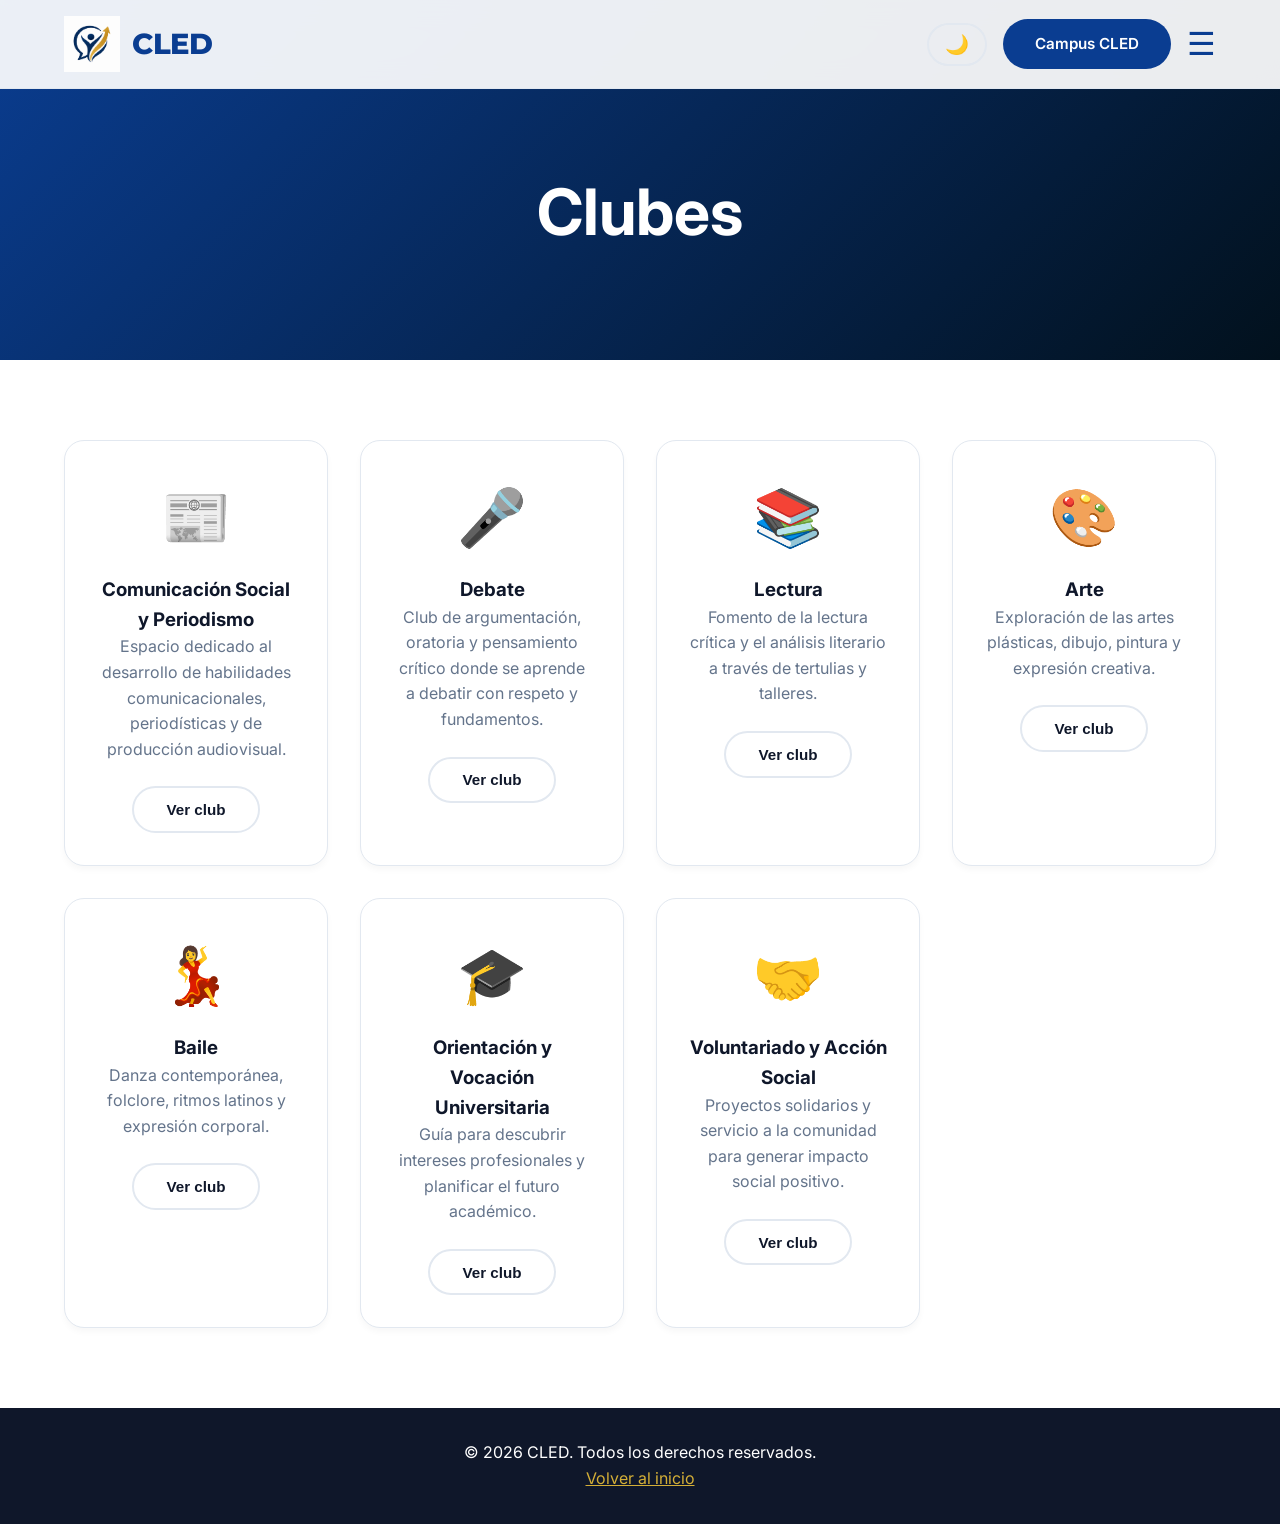
==== clubes.html @ 6fd27e49 "Create clubes.html" ====
<!DOCTYPE html>
<html lang="es" class="light">
<head>
    <meta charset="UTF-8">
    <meta name="viewport" content="width=device-width, initial-scale=1.0">
    <meta name="description" content="CLED – Clubes">
    <meta name="theme-color" content="#0A3D91">
    <link rel="icon" type="image/png" href="LOGO_CLED_SF.png">
    <title>CLED – Clubes</title>
    <link rel="preconnect" href="https://fonts.googleapis.com">
    <link rel="preconnect" href="https://fonts.gstatic.com" crossorigin>
    <link href="https://fonts.googleapis.com/css2?family=Inter:wght@300;400;500;600;700&family=Montserrat:wght@400;500;600;700;800&display=swap" rel="stylesheet">
    <style>
        /* ============ VARIABLES Y TEMAS ============ */
        :root {
            --bg: #FFFFFF;
            --bg-alt: #F8FAFC;
            --text: #0F172A;
            --text-secondary: #64748B;
            --border: #E2E8F0;
            --card-bg: #FFFFFF;
            --header-bg: rgba(255,255,255,0.92);
            --shadow: 0 4px 6px rgba(0,0,0,0.03);
            --shadow-hover: 0 12px 28px rgba(0,0,0,0.08);
            --primary: #0A3D91;
            --primary-hover: #062757;
            --gold: #D4AF37;
            --gold-hover: #b8960f;
            --transition-speed: 0.25s;
        }

        .dark {
            --bg: #0F172A;
            --bg-alt: #1E293B;
            --text: #F1F5F9;
            --text-secondary: #94A3B8;
            --border: #334155;
            --card-bg: #1E293B;
            --header-bg: rgba(15,23,42,0.92);
            --shadow: 0 4px 6px rgba(0,0,0,0.15);
            --shadow-hover: 0 12px 28px rgba(0,0,0,0.25);
        }

        * { margin:0; padding:0; box-sizing:border-box; }

        body {
            font-family: 'Inter', sans-serif;
            background: var(--bg);
            color: var(--text);
            line-height: 1.6;
            transition: background var(--transition-speed), color var(--transition-speed);
        }

        .container { max-width: 1200px; margin: 0 auto; padding: 0 1.5rem; }

        /* ============ HEADER ============ */
        .main-header {
            position: fixed; top:0; left:0; right:0; z-index:100; padding:1rem 0;
            background: var(--header-bg); backdrop-filter:blur(14px);
            border-bottom: 1px solid var(--border);
            transition: all var(--transition-speed);
        }
        .header-inner {
            display:flex; align-items:center; justify-content:space-between;
            max-width:1200px; margin:0 auto; padding:0 1.5rem;
        }
        .logo { display:flex; align-items:center; gap:0.75rem; }
        .logo img { height:56px; transition: transform 0.3s; }
        .logo img:hover { transform: scale(1.05); }
        .logo span {
            font-weight:800; font-size:1.8rem; color:var(--primary);
            font-family:'Montserrat',sans-serif; letter-spacing: -0.5px;
        }
        .menu-btn {
            background:none; border:none; font-size:2rem; cursor:pointer;
            color:var(--primary); transition: transform 0.2s;
        }
        .menu-btn:hover { transform: rotate(90deg); }

        /* ============ BOTONES ============ */
        .btn {
            display:inline-flex; align-items:center; gap:0.5rem;
            padding:0.8rem 2rem; border-radius:9999px; font-weight:600;
            cursor:pointer; border:none; text-decoration:none;
            transition: all 0.3s cubic-bezier(0.4, 0, 0.2, 1);
            font-size:0.95rem;
        }
        .btn-primary { background:var(--primary); color:white; }
        .btn-primary:hover { background:var(--primary-hover); transform:translateY(-2px); box-shadow:0 8px 20px rgba(10,61,145,0.3); }
        .btn-outline { background:transparent; border:2px solid var(--border); color:var(--text); }
        .btn-outline:hover { background:var(--border); transform:translateY(-2px); }
        .btn-gold { background:var(--gold); color:#1e293b; }
        .btn-gold:hover { background:var(--gold-hover); transform:translateY(-2px); box-shadow:0 8px 20px rgba(212,175,55,0.4); }

        .theme-toggle {
            background:none; border:2px solid var(--border); color:var(--text);
            padding:0.5rem 1rem; border-radius:9999px; cursor:pointer;
            font-size:1.2rem; transition: all 0.3s;
        }
        .theme-toggle:hover { background:var(--border); }

        /* ============ MENÚ LATERAL DERECHO ============ */
        .menu-backdrop {
            position: fixed; inset: 0; background: rgba(0,0,0,0.35);
            z-index: 199; opacity: 0; pointer-events: none;
            transition: opacity 0.3s ease;
        }
        .menu-backdrop.open { opacity: 1; pointer-events: auto; }

        .menu-overlay {
            position: fixed; top: 0; right: 0; bottom: 0; z-index: 200;
            width: 320px; max-width: 80vw;
            background: rgba(10,61,145,0.97);
            display: flex; flex-direction: column; align-items: center; justify-content: center;
            transform: translateX(100%);
            transition: transform 0.35s cubic-bezier(0.4, 0, 0.2, 1);
            padding: 2rem 1.5rem;
        }
        .menu-overlay.open { transform: translateX(0); }

        .menu-container { width: 100%; text-align: center; }

        .menu-overlay nav { display: flex; flex-direction: column; gap: 1.2rem; }

        .menu-overlay a {
            color: white; font-size: 1.3rem;
            font-weight: 700; font-family: 'Montserrat', sans-serif;
            transition: color 0.2s, transform 0.2s;
            padding: 0.5rem 0;
            text-decoration: none;
        }
        .menu-overlay a:hover { color: var(--gold); transform: scale(1.05); }

        .menu-close {
            position: absolute; top: 1rem; right: 1.5rem;
            background: none; border: none; font-size: 2rem; color: white;
            cursor: pointer; transition: transform 0.3s;
        }
        .menu-close:hover { transform: rotate(90deg); }

        /* ============ HERO ============ */
        .hero {
            min-height: 40vh; display:flex; align-items:center;
            background:linear-gradient(135deg, #0A3D91 0%, #02111D 100%);
            color:white; position:relative; overflow:hidden;
        }
        .hero h1 { font-size: clamp(2.5rem, 6vw, 4rem); }

        /* ============ SECCIONES ============ */
        .section { padding:5rem 0; }
        .section-title {
            font-size:2.2rem; font-weight:800; margin-bottom:1.5rem;
            color:var(--primary); transition: color 0.3s;
        }
        .card {
            background:var(--card-bg); border-radius:20px; padding:2rem;
            box-shadow:var(--shadow); border:1px solid var(--border);
            transition: all 0.35s cubic-bezier(0.4, 0, 0.2, 1);
            text-align:center;
        }
        .card:hover { transform:translateY(-8px); box-shadow:var(--shadow-hover); }

        .grid-3 { display:grid; grid-template-columns: repeat(auto-fit, minmax(260px,1fr)); gap:2rem; }

        .club-emoji { font-size:3.5rem; margin-bottom:0.75rem; transition: transform 0.3s; }
        .card:hover .club-emoji { transform: scale(1.1); }

        /* ============ MODAL ============ */
        .modal-overlay {
            position:fixed; inset:0; background:rgba(0,0,0,0.5); backdrop-filter:blur(6px);
            display:flex; align-items:center; justify-content:center; z-index:1000;
            opacity:0; pointer-events:none; transition:opacity 0.35s;
        }
        .modal-overlay.open { opacity:1; pointer-events:auto; }
        .modal-content {
            background:var(--card-bg); border-radius:24px; max-width:600px;
            width:92%; max-height:85vh; overflow-y:auto; padding:2.5rem;
            position:relative; box-shadow:0 20px 40px rgba(0,0,0,0.15);
            transform: scale(0.95); transition: transform 0.3s;
        }
        .modal-overlay.open .modal-content { transform: scale(1); }
        .modal-close {
            position:absolute; top:1.2rem; right:1.5rem; background:none;
            border:none; font-size:2rem; cursor:pointer; color:var(--text);
            transition: transform 0.2s;
        }
        .modal-close:hover { transform: rotate(90deg); }

        .facilitador-foto {
            width:80px; height:80px; border-radius:50%; object-fit:cover;
            border: 3px solid var(--primary); margin:0.5rem 0;
        }

        @media (max-width:768px) {
            .menu-overlay { width: 280px; }
            .menu-overlay a { font-size: 1.2rem; }
            .logo img { height:44px; }
            .logo span { font-size:1.4rem; }
        }
    </style>
</head>
<body>
    <header class="main-header">
        <div class="header-inner">
            <div class="logo">
                <img src="LOGO_CLED.png" alt="CLED Logo">
                <span>CLED</span>
            </div>
            <div style="display:flex; align-items:center; gap:1rem;">
                <button class="theme-toggle" id="themeToggle" aria-label="Cambiar tema">🌓</button>
                <a href="login.html" class="btn btn-primary">Campus CLED</a>
                <button class="menu-btn" id="menuBtn" aria-label="Abrir menú">☰</button>
            </div>
        </div>
    </header>

    <div class="menu-backdrop" id="menuBackdrop"></div>
    <div class="menu-overlay" id="menuOverlay">
        <button class="menu-close" id="menuClose">&times;</button>
        <div class="menu-container">
            <nav>
                <a href="index.html">Inicio</a>
                <a href="nosotros.html">Nosotros</a>
                <a href="clubes.html">Clubes</a>
                <a href="eventos.html">Eventos</a>
                <a href="noticias.html">Noticias</a>
                <a href="galeria.html">Galería</a>
                <a href="impacto.html">Impacto</a>
                <a href="documentos.html">Documentos</a>
                <a href="validar.html">Validar Certificado</a>
                <a href="contacto.html">Contacto</a>
                <a href="faq.html">FAQ</a>
            </nav>
        </div>
    </div>

    <section class="hero">
        <div class="container" style="padding-top:4rem;">
            <h1>Clubes</h1>
        </div>
    </section>

    <section class="section">
        <div class="container">
            <div class="grid-3" id="clubesContainer"></div>
        </div>
    </section>

    <footer style="background:#0F172A; color:white; padding:2rem 0; text-align:center;">
        <div class="container">
            <p>© 2026 CLED. Todos los derechos reservados.</p>
            <p><a href="index.html" style="color:var(--gold);">Volver al inicio</a></p>
        </div>
    </footer>

    <!-- Modal para detalles del club -->
    <div class="modal-overlay" id="clubModal">
        <div class="modal-content" id="clubModalContent"></div>
    </div>

    <script>
        // ==================== TEMA OSCURO ====================
        const themeToggle = document.getElementById('themeToggle');
        const html = document.documentElement;
        const savedTheme = localStorage.getItem('theme') || 'light';
        html.className = savedTheme;
        themeToggle.textContent = savedTheme === 'dark' ? '☀️' : '🌙';

        themeToggle.addEventListener('click', () => {
            const newTheme = html.className === 'dark' ? 'light' : 'dark';
            html.className = newTheme;
            themeToggle.textContent = newTheme === 'dark' ? '☀️' : '🌙';
            localStorage.setItem('theme', newTheme);
        });

        // ==================== MENÚ LATERAL ====================
        const menuBtn = document.getElementById('menuBtn');
        const menuOverlay = document.getElementById('menuOverlay');
        const menuClose = document.getElementById('menuClose');
        const menuBackdrop = document.getElementById('menuBackdrop');
        function openMenu() { menuOverlay.classList.add('open'); menuBackdrop.classList.add('open'); }
        function closeMenu() { menuOverlay.classList.remove('open'); menuBackdrop.classList.remove('open'); }
        menuBtn.addEventListener('click', openMenu);
        menuClose.addEventListener('click', closeMenu);
        menuBackdrop.addEventListener('click', closeMenu);
        document.querySelectorAll('.menu-overlay a').forEach(link => link.addEventListener('click', closeMenu));

        // ==================== DATOS DE CLUBES ====================
        // Para agregar un club, copia un bloque {} y edita los valores
        const clubsData = [
            {
                id: '1',
                nombre: 'Comunicación Social y Periodismo',
                descripcion: 'Espacio dedicado al desarrollo de habilidades comunicacionales, periodísticas y de producción audiovisual.',
                emoji: '📰',
                facilitador: {
                    nombre: 'Prof. Robelin Mejías',
                    foto: 'ROBELINMEJIAS.jpeg'
                }
            },
            {
                id: '2',
                nombre: 'Debate',
                descripcion: 'Club de argumentación, oratoria y pensamiento crítico donde se aprende a debatir con respeto y fundamentos.',
                emoji: '🎤',
                facilitador: {
                    nombre: 'Profa. Ana Patricia Sánchez',
                    foto: 'https://placehold.co/100?text=AS'
                }
            },
            {
                id: '3',
                nombre: 'Lectura',
                descripcion: 'Fomento de la lectura crítica y el análisis literario a través de tertulias y talleres.',
                emoji: '📚',
                facilitador: {
                    nombre: 'Prof. Luis Manuel Vargas',
                    foto: 'https://placehold.co/100?text=LV'
                }
            },
            {
                id: '4',
                nombre: 'Arte',
                descripcion: 'Exploración de las artes plásticas, dibujo, pintura y expresión creativa.',
                emoji: '🎨',
                facilitador: {
                    nombre: 'Lic. Carmen Rosa Jiménez',
                    foto: 'https://placehold.co/100?text=CJ'
                }
            },
            {
                id: '5',
                nombre: 'Baile',
                descripcion: 'Danza contemporánea, folclore, ritmos latinos y expresión corporal.',
                emoji: '💃',
                facilitador: {
                    nombre: 'Prof. Pedro Antonio Santos',
                    foto: 'https://placehold.co/100?text=PS'
                }
            },
            {
                id: '6',
                nombre: 'Orientación y Vocación Universitaria',
                descripcion: 'Guía para descubrir intereses profesionales y planificar el futuro académico.',
                emoji: '🎓',
                facilitador: {
                    nombre: 'Dra. Laura Mercedes Fernández',
                    foto: 'https://placehold.co/100?text=LF'
                }
            },
            {
                id: '7',
                nombre: 'Voluntariado y Acción Social',
                descripcion: 'Proyectos solidarios y servicio a la comunidad para generar impacto social positivo.',
                emoji: '🤝',
                facilitador: {
                    nombre: 'Lic. José Miguel Herrera',
                    foto: 'https://placehold.co/100?text=JH'
                }
            }
        ];

        // ==================== RENDERIZAR CLUBES ====================
        function renderClubes() {
            const container = document.getElementById('clubesContainer');
            container.innerHTML = clubsData.map(club => `
                <div class="card">
                    <div class="club-emoji">${club.emoji}</div>
                    <h3>${club.nombre}</h3>
                    <p style="color:var(--text-secondary); margin-bottom:1.5rem;">${club.descripcion}</p>
                    <button class="btn btn-outline" onclick="verClub('${club.id}')">Ver club</button>
                </div>
            `).join('');
        }

        // ==================== MODAL DEL CLUB ====================
        window.verClub = function(id) {
            const club = clubsData.find(c => c.id === id);
            if (!club) return;

            const modal = document.getElementById('clubModal');
            const content = document.getElementById('clubModalContent');
            content.innerHTML = `
                <button class="modal-close" onclick="document.getElementById('clubModal').classList.remove('open')">&times;</button>
                <div style="text-align:center;">
                    <div style="font-size:5rem;">${club.emoji}</div>
                    <h2 style="margin-top:1rem;">${club.nombre}</h2>
                    <p style="color:var(--text-secondary);">${club.descripcion}</p>
                </div>
                <div style="text-align:center; margin:2rem 0;">
                    <img src="${club.facilitador.foto}" alt="${club.facilitador.nombre}" class="facilitador-foto">
                    <p><strong>${club.facilitador.nombre}</strong></p>
                    <p style="color:var(--text-secondary);">Facilitador</p>
                </div>
                <button class="btn btn-gold" style="display:block; margin:0 auto;" onclick="alert('¡Próximamente podrás inscribirte!')">Inscribirme</button>
            `;
            modal.classList.add('open');
        };

        // Cerrar modal al hacer clic fuera
        document.querySelectorAll('.modal-overlay').forEach(modal => {
            modal.addEventListener('click', function(e) { if (e.target === modal) modal.classList.remove('open'); });
        });

        // Renderizar al cargar
        renderClubes();
    </script>
</body>
</html>
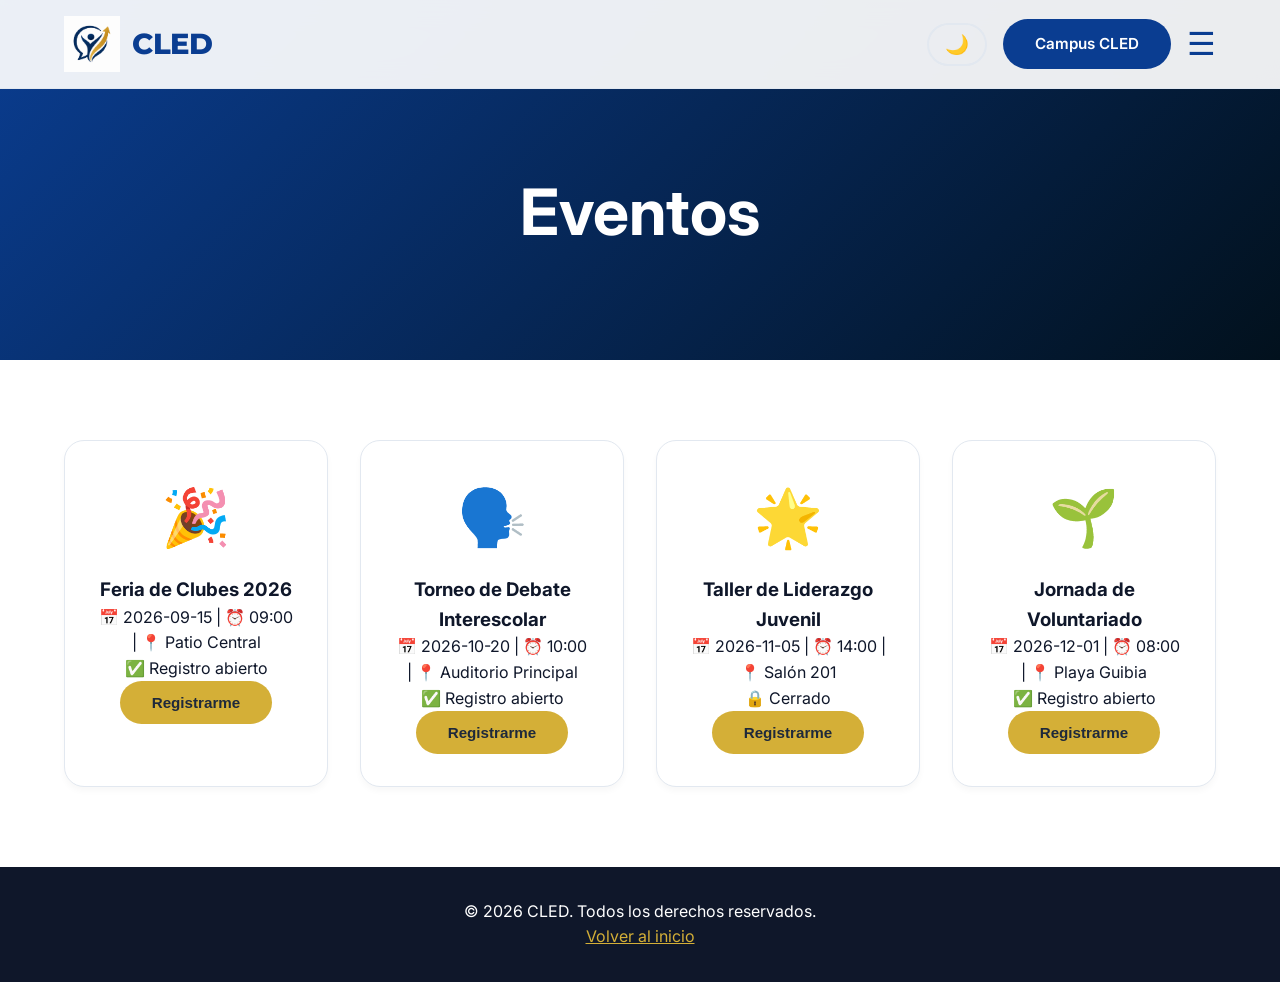
==== commit 29259433: "Update clubes.html" ====
--- a/clubes.html
+++ b/clubes.html
@@ -3,10 +3,10 @@
 <head>
     <meta charset="UTF-8">
     <meta name="viewport" content="width=device-width, initial-scale=1.0">
-    <meta name="description" content="CLED – Clubes">
+    <meta name="description" content="CLED – Eventos">
     <meta name="theme-color" content="#0A3D91">
     <link rel="icon" type="image/png" href="LOGO_CLED_SF.png">
-    <title>CLED – Clubes</title>
+    <title>CLED – Eventos</title>
     <link rel="preconnect" href="https://fonts.googleapis.com">
     <link rel="preconnect" href="https://fonts.gstatic.com" crossorigin>
     <link href="https://fonts.googleapis.com/css2?family=Inter:wght@300;400;500;600;700&family=Montserrat:wght@400;500;600;700;800&display=swap" rel="stylesheet">
@@ -162,8 +162,8 @@
 
         .grid-3 { display:grid; grid-template-columns: repeat(auto-fit, minmax(260px,1fr)); gap:2rem; }
 
-        .club-emoji { font-size:3.5rem; margin-bottom:0.75rem; transition: transform 0.3s; }
-        .card:hover .club-emoji { transform: scale(1.1); }
+        .event-emoji { font-size:3.5rem; margin-bottom:0.75rem; transition: transform 0.3s; }
+        .card:hover .event-emoji { transform: scale(1.1); }
 
         /* ============ MODAL ============ */
         .modal-overlay {
@@ -186,10 +186,15 @@
         }
         .modal-close:hover { transform: rotate(90deg); }
 
-        .facilitador-foto {
-            width:80px; height:80px; border-radius:50%; object-fit:cover;
-            border: 3px solid var(--primary); margin:0.5rem 0;
-        }
+        /* ============ FORMULARIOS ============ */
+        .form-group { margin-bottom:1.4rem; }
+        .form-group label { display:block; margin-bottom:0.5rem; font-weight:600; color:var(--text); }
+        .form-group input, .form-group select {
+            width:100%; padding:0.8rem 1.2rem; border:2px solid var(--border);
+            border-radius:12px; background:var(--bg); color:var(--text);
+            font-family:inherit; font-size:1rem; transition: border 0.2s;
+        }
+        .form-group input:focus, .form-group select:focus { outline:none; border-color:var(--primary); }
 
         @media (max-width:768px) {
             .menu-overlay { width: 280px; }
@@ -236,13 +241,13 @@
 
     <section class="hero">
         <div class="container" style="padding-top:4rem;">
-            <h1>Clubes</h1>
+            <h1>Eventos</h1>
         </div>
     </section>
 
     <section class="section">
         <div class="container">
-            <div class="grid-3" id="clubesContainer"></div>
+            <div class="grid-3" id="eventosContainer"></div>
         </div>
     </section>
 
@@ -253,9 +258,9 @@
         </div>
     </footer>
 
-    <!-- Modal para detalles del club -->
-    <div class="modal-overlay" id="clubModal">
-        <div class="modal-content" id="clubModalContent"></div>
+    <!-- Modal de registro -->
+    <div class="modal-overlay" id="registroModal">
+        <div class="modal-content" id="registroModalContent"></div>
     </div>
 
     <script>
@@ -285,116 +290,153 @@
         menuBackdrop.addEventListener('click', closeMenu);
         document.querySelectorAll('.menu-overlay a').forEach(link => link.addEventListener('click', closeMenu));
 
-        // ==================== DATOS DE CLUBES ====================
-        // Para agregar un club, copia un bloque {} y edita los valores
-        const clubsData = [
+        // ==================== DATOS DE EVENTOS ====================
+        // Para agregar un evento, copia un bloque {} y edita los valores
+        const eventsData = [
             {
                 id: '1',
-                nombre: 'Comunicación Social y Periodismo',
-                descripcion: 'Espacio dedicado al desarrollo de habilidades comunicacionales, periodísticas y de producción audiovisual.',
-                emoji: '📰',
-                facilitador: {
-                    nombre: 'Prof. Robelin Mejías',
-                    foto: 'ROBELINMEJIAS.jpeg'
-                }
+                titulo: 'Feria de Clubes 2026',
+                fecha: '2026-09-15',
+                hora: '09:00',
+                lugar: 'Patio Central',
+                estado: 'abierto',
+                emoji: '🎉'
             },
             {
                 id: '2',
-                nombre: 'Debate',
-                descripcion: 'Club de argumentación, oratoria y pensamiento crítico donde se aprende a debatir con respeto y fundamentos.',
-                emoji: '🎤',
-                facilitador: {
-                    nombre: 'Profa. Ana Patricia Sánchez',
-                    foto: 'https://placehold.co/100?text=AS'
-                }
+                titulo: 'Torneo de Debate Interescolar',
+                fecha: '2026-10-20',
+                hora: '10:00',
+                lugar: 'Auditorio Principal',
+                estado: 'abierto',
+                emoji: '🗣️'
             },
             {
                 id: '3',
-                nombre: 'Lectura',
-                descripcion: 'Fomento de la lectura crítica y el análisis literario a través de tertulias y talleres.',
-                emoji: '📚',
-                facilitador: {
-                    nombre: 'Prof. Luis Manuel Vargas',
-                    foto: 'https://placehold.co/100?text=LV'
-                }
+                titulo: 'Taller de Liderazgo Juvenil',
+                fecha: '2026-11-05',
+                hora: '14:00',
+                lugar: 'Salón 201',
+                estado: 'cerrado',
+                emoji: '🌟'
             },
             {
                 id: '4',
-                nombre: 'Arte',
-                descripcion: 'Exploración de las artes plásticas, dibujo, pintura y expresión creativa.',
-                emoji: '🎨',
-                facilitador: {
-                    nombre: 'Lic. Carmen Rosa Jiménez',
-                    foto: 'https://placehold.co/100?text=CJ'
-                }
-            },
-            {
-                id: '5',
-                nombre: 'Baile',
-                descripcion: 'Danza contemporánea, folclore, ritmos latinos y expresión corporal.',
-                emoji: '💃',
-                facilitador: {
-                    nombre: 'Prof. Pedro Antonio Santos',
-                    foto: 'https://placehold.co/100?text=PS'
-                }
-            },
-            {
-                id: '6',
-                nombre: 'Orientación y Vocación Universitaria',
-                descripcion: 'Guía para descubrir intereses profesionales y planificar el futuro académico.',
-                emoji: '🎓',
-                facilitador: {
-                    nombre: 'Dra. Laura Mercedes Fernández',
-                    foto: 'https://placehold.co/100?text=LF'
-                }
-            },
-            {
-                id: '7',
-                nombre: 'Voluntariado y Acción Social',
-                descripcion: 'Proyectos solidarios y servicio a la comunidad para generar impacto social positivo.',
-                emoji: '🤝',
-                facilitador: {
-                    nombre: 'Lic. José Miguel Herrera',
-                    foto: 'https://placehold.co/100?text=JH'
-                }
+                titulo: 'Jornada de Voluntariado',
+                fecha: '2026-12-01',
+                hora: '08:00',
+                lugar: 'Playa Guibia',
+                estado: 'abierto',
+                emoji: '🌱'
             }
         ];
 
-        // ==================== RENDERIZAR CLUBES ====================
-        function renderClubes() {
-            const container = document.getElementById('clubesContainer');
-            container.innerHTML = clubsData.map(club => `
+        // ==================== RENDERIZAR EVENTOS ====================
+        function renderEventos() {
+            const container = document.getElementById('eventosContainer');
+            container.innerHTML = eventsData.map(e => `
                 <div class="card">
-                    <div class="club-emoji">${club.emoji}</div>
-                    <h3>${club.nombre}</h3>
-                    <p style="color:var(--text-secondary); margin-bottom:1.5rem;">${club.descripcion}</p>
-                    <button class="btn btn-outline" onclick="verClub('${club.id}')">Ver club</button>
+                    <div class="event-emoji">${e.emoji}</div>
+                    <h3>${e.titulo}</h3>
+                    <p>📅 ${e.fecha} | ⏰ ${e.hora} | 📍 ${e.lugar}</p>
+                    <p>${e.estado === 'abierto' ? '✅ Registro abierto' : '🔒 Cerrado'}</p>
+                    <button class="btn btn-gold" ${e.estado !== 'abierto' ? 'disabled' : ''} onclick="abrirRegistro('${e.id}')">Registrarme</button>
                 </div>
             `).join('');
         }
 
-        // ==================== MODAL DEL CLUB ====================
-        window.verClub = function(id) {
-            const club = clubsData.find(c => c.id === id);
-            if (!club) return;
-
-            const modal = document.getElementById('clubModal');
-            const content = document.getElementById('clubModalContent');
+        // ==================== MODAL DE REGISTRO ====================
+        window.abrirRegistro = function(eventoId) {
+            const modal = document.getElementById('registroModal');
+            const content = document.getElementById('registroModalContent');
             content.innerHTML = `
-                <button class="modal-close" onclick="document.getElementById('clubModal').classList.remove('open')">&times;</button>
-                <div style="text-align:center;">
-                    <div style="font-size:5rem;">${club.emoji}</div>
-                    <h2 style="margin-top:1rem;">${club.nombre}</h2>
-                    <p style="color:var(--text-secondary);">${club.descripcion}</p>
-                </div>
-                <div style="text-align:center; margin:2rem 0;">
-                    <img src="${club.facilitador.foto}" alt="${club.facilitador.nombre}" class="facilitador-foto">
-                    <p><strong>${club.facilitador.nombre}</strong></p>
-                    <p style="color:var(--text-secondary);">Facilitador</p>
-                </div>
-                <button class="btn btn-gold" style="display:block; margin:0 auto;" onclick="alert('¡Próximamente podrás inscribirte!')">Inscribirme</button>
+                <button class="modal-close" onclick="document.getElementById('registroModal').classList.remove('open')">&times;</button>
+                <h2>Registro al Evento</h2>
+                <form id="formRegistro" data-evento="${eventoId}">
+                    <div class="form-group">
+                        <label>Rol</label>
+                        <select id="rol"><option value="">Seleccione</option><option value="Estudiante">Estudiante</option><option value="Docente">Docente</option><option value="Gestion">Equipo de Gestión</option></select>
+                    </div>
+                    <div id="camposDinamicos"></div>
+                    <button type="submit" class="btn btn-primary" style="width:100%;">Registrarme</button>
+                </form>
+                <div id="paseDigital" style="margin-top:1rem; text-align:center;"></div>
             `;
+            document.getElementById('rol').addEventListener('change', actualizarCampos);
+            document.getElementById('formRegistro').addEventListener('submit', registrarEvento);
             modal.classList.add('open');
+        };
+
+        function actualizarCampos() {
+            const rol = document.getElementById('rol').value;
+            let html = '';
+            if (rol === 'Estudiante') {
+                html = `
+                    <div class="form-group"><input placeholder="Nombre(s)" id="nombre" required></div>
+                    <div class="form-group"><input placeholder="Apellido(s)" id="apellido" required></div>
+                    <div class="form-group"><label>Grado</label><select id="grado"><option value="">-</option><option>3ro</option><option>4to</option><option>5to</option><option>6to</option></select></div>
+                    <div class="form-group"><label>Sección</label><select id="seccion"><option>A</option><option>B</option><option>C</option><option>D</option><option>E</option></select></div>
+                    <div class="form-group" id="moduloGroup" style="display:none;"><label>Módulo</label><select id="modulo"><option>Informática</option><option>Gestión</option><option>Logística</option><option>Refrigeración</option><option>Electrónica</option><option>Electricidad</option></select></div>
+                    <div class="form-group"><input type="email" placeholder="Correo electrónico" id="email" required></div>`;
+            } else if (rol === 'Docente') {
+                html = `
+                    <div class="form-group"><input placeholder="Nombre(s)" id="nombre" required></div>
+                    <div class="form-group"><input placeholder="Apellido(s)" id="apellido" required></div>
+                    <div class="form-group"><label>Modalidad</label><select id="modalidad"><option value="">-</option><option>Académica</option><option>Técnica</option></select></div>
+                    <div class="form-group" id="areaGroup" style="display:none;"><label>Área</label><select id="area"><option>Lengua Española</option><option>Matemáticas</option><option>Sociales</option><option>Naturales</option><option>Educación Física</option><option>Educación Artística</option><option>Formación Integral Humana</option><option>Inglés</option><option>Francés</option><option>Moral y Cívica</option></select></div>
+                    <div class="form-group" id="tecnicoGroup" style="display:none;"><label>Técnico</label><select id="tecnico"><option>Informática</option><option>Gestión</option><option>Logística</option><option>Refrigeración</option><option>Electrónica</option><option>Electricidad</option></select></div>
+                    <div class="form-group"><input type="email" placeholder="Correo electrónico" id="email" required></div>`;
+            } else if (rol === 'Gestion') {
+                html = `
+                    <div class="form-group"><input placeholder="Nombre(s)" id="nombre" required></div>
+                    <div class="form-group"><input placeholder="Apellido(s)" id="apellido" required></div>
+                    <div class="form-group"><label>Rol</label><select id="rolGestion"><option>Director</option><option>Sub-Director</option><option>Orientadora</option><option>Coordinador/a</option><option>Secretaria</option><option>Dinamizador TIC</option></select></div>
+                    <div class="form-group"><input type="email" placeholder="Correo electrónico" id="email" required></div>`;
+            }
+            document.getElementById('camposDinamicos').innerHTML = html;
+            if (rol === 'Estudiante') {
+                const grado = document.getElementById('grado');
+                const moduloGroup = document.getElementById('moduloGroup');
+                const seccion = document.getElementById('seccion');
+                grado.addEventListener('change', () => {
+                    moduloGroup.style.display = (grado.value && grado.value !== '3ro') ? 'block' : 'none';
+                    seccion.innerHTML = (grado.value === '3ro') ?
+                        ['A','B','C','D','E'].map(v => `<option>${v}</option>`).join('') :
+                        ['A','B'].map(v => `<option>${v}</option>`).join('');
+                });
+            } else if (rol === 'Docente') {
+                document.getElementById('modalidad').addEventListener('change', function() {
+                    document.getElementById('areaGroup').style.display = this.value === 'Académica' ? 'block' : 'none';
+                    document.getElementById('tecnicoGroup').style.display = this.value === 'Técnica' ? 'block' : 'none';
+                });
+            }
+        }
+
+        function registrarEvento(e) {
+            e.preventDefault();
+            const nombre = document.getElementById('nombre').value;
+            const apellido = document.getElementById('apellido').value;
+            const codigo = 'CLED-' + Math.random().toString(36).substr(2, 8).toUpperCase();
+            const qrUrl = `https://api.qrserver.com/v1/create-qr-code/?size=150x150&data=${codigo}`;
+            document.getElementById('paseDigital').innerHTML = `
+                <h3>✅ Registro exitoso</h3>
+                <p><strong>Código:</strong> ${codigo}</p>
+                <img src="${qrUrl}" alt="QR">
+                <p style="color:red;">📸 Captura este código.</p>
+                <button class="btn btn-primary" onclick="descargarPDF('${nombre} ${apellido}', '${codigo}')">Descargar PDF</button>`;
+        }
+
+        window.descargarPDF = function(nombre, codigo) {
+            const qrImg = document.querySelector('#paseDigital img').src;
+            const win = window.open('', '_blank');
+            win.document.write(`
+                <html><head><title>Pase de Evento</title></head><body style="text-align:center;font-family:sans-serif;">
+                    <img src="LOGO_CLED.png" width="80"><h1>CLED</h1>
+                    <h2>Pase de Evento</h2><p>${nombre}</p>
+                    <img src="${qrImg}"><p>Código: ${codigo}</p>
+                </body></html>`);
+            win.document.close();
+            win.print();
         };
 
         // Cerrar modal al hacer clic fuera
@@ -402,8 +444,8 @@
             modal.addEventListener('click', function(e) { if (e.target === modal) modal.classList.remove('open'); });
         });
 
-        // Renderizar al cargar
-        renderClubes();
+        // Renderizar eventos al cargar
+        renderEventos();
     </script>
 </body>
 </html>
